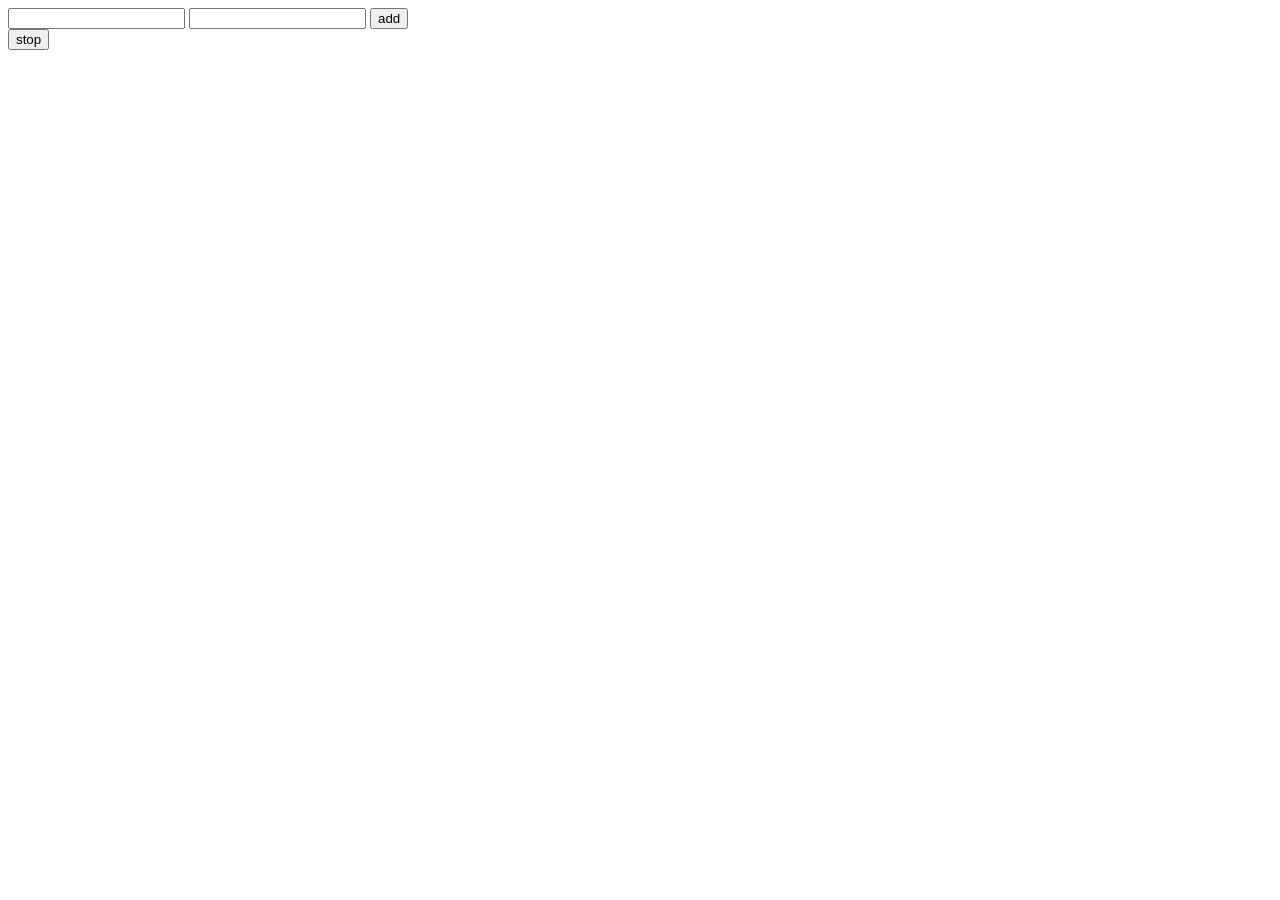
==== index.html @ f06ef0a5 "to do list" ====
<!DOCTYPE html>
<html lang="en">

<head>
    <meta charset="UTF-8">
    <meta name="viewport" content="width=device-width, initial-scale=1.0">
    <title>Document</title>
</head>

<body>

    <div class="container" id="container">
        <div class="input-field">
            <div class="wrapper" id="wrapper">
    
                <input type="text" id="task">
                <input type="text" id="label">
                <button id="button">add</button>
            </div>
            <div class="place" id="place">
    
            </div>
        </div>
    </div>


    <script>

        const container = document.querySelector('#container');
        const wrapper = document.querySelector('#wrapper');
        const taskvalue = document.querySelector('#task');
        const labelvalue = document.querySelector('#label');
        const button = document.querySelector('#button');

        const place = document.querySelector('#place');

        let tasks = [];

        function savetask() {
            localStorage.setItem('todolist', JSON.stringify(tasks));
        }

        function gettask() {
            const temp_storage = localStorage.getItem('todolist');
            if (temp_storage) {
                tasks = JSON.parse(temp_storage);
            }
        }


        function render() {

            place.innerHTML = '';
            tasks.forEach((element, index) => {
                const holder = document.createElement('div');
                holder.className = 'holder';

                holder.innerHTML = `
                <div class="card">
                    <span>${element.work}</span>
                    <span>${element.priority}</span>
                    <input type="checkbox" ${element.completed ? 'checked' : ''}>
                    <button>delete</button>
                </div>
            `;

                holder.querySelector('input').onclick = () => toggle(index);
                holder.querySelector('button').onclick = () => deletetask(index);
                place.appendChild(holder);
            });
        }

        function deletetask(index) {
            tasks.splice(index, 1);
            savetask();
            render();
        }

        function toggle(index) {
            tasks[index].completed = !tasks[index].completed;
            savetask();
            render();
        }

        function addtask(task, label) {
            tasks.push({
                work: task,
                priority: label,
                completed: false
            });
            savetask();
        }


        button.addEventListener('click', () => {
            const task = taskvalue.value.trim();
            const label = labelvalue.value.trim();

            if (task === '' || label === '') {
                setTimeout(() => {
                    alert('add task or label');
                }, 0);

                return;
            }

            addtask(task, label);
            taskvalue.value = '';
            labelvalue.value = '';
            render();
        });

        wrapper.addEventListener('keydown', (e) => {
            if (e.key === 'Enter') {
                e.preventDefault();
                button.click();
            }
            if (e.key === 'Space') {
                e.preventDefault();
            }
        });


        const intro = document.createElement('span');
        intro.style.color = 'green';


        const stopBtn = document.createElement('button');
        stopBtn.textContent = 'stop';
        stopBtn.id = 'motivation';

        intro.appendChild(stopBtn);
        container.appendChild(intro);

        const owner = setInterval(() => {
            intro.innerHTML = 'Keep Working';
            intro.appendChild(stopBtn);
        }, 5000);

        stopBtn.addEventListener('click', () => {
            clearInterval(owner);
        });

        gettask();
        render();
    </script>

</body>

</html>
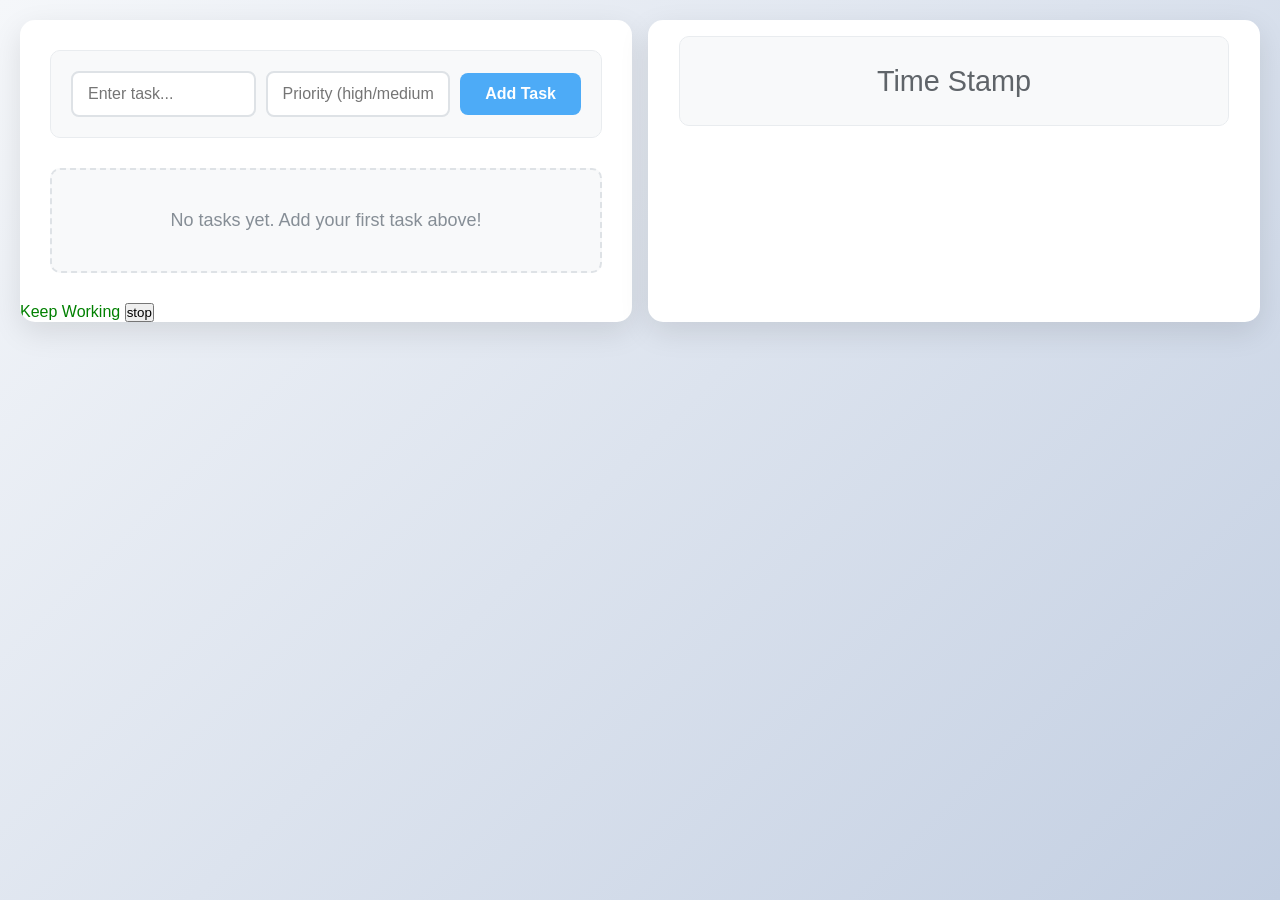
==== commit ea54f5c3: "todo list css" ====
--- a/index.html
+++ b/index.html
@@ -1,150 +1,32 @@
 <!DOCTYPE html>
 <html lang="en">
-
 <head>
     <meta charset="UTF-8">
     <meta name="viewport" content="width=device-width, initial-scale=1.0">
-    <title>Document</title>
+    <title>Task Manager</title>
+    <link rel="stylesheet" href="css/styles.css">
 </head>
+<body>
+    <div class="container-contain" >
 
-<body>
-
-    <div class="container" id="container">
-        <div class="input-field">
-            <div class="wrapper" id="wrapper">
-    
-                <input type="text" id="task">
-                <input type="text" id="label">
-                <button id="button">add</button>
-            </div>
-            <div class="place" id="place">
-    
+        <div class="container" id="container" >
+            <div class="input-field">
+                <div class="wrapper" id="wrapper">
+                    <input type="text" id="task" placeholder="Enter task...">
+                    <input type="text" id="label" placeholder="Priority (high/medium/low)">
+                    <button id="button">Add Task</button>
+                </div>
+                <div class="place" id="place"></div>
             </div>
         </div>
+        <div class="time-stamp cotainer" id="time-stamp">
+            <div class="label">
+                <span> Time Stamp </span>
+            </div>
+    
+        </div>
     </div>
-
-
-    <script>
-
-        const container = document.querySelector('#container');
-        const wrapper = document.querySelector('#wrapper');
-        const taskvalue = document.querySelector('#task');
-        const labelvalue = document.querySelector('#label');
-        const button = document.querySelector('#button');
-
-        const place = document.querySelector('#place');
-
-        let tasks = [];
-
-        function savetask() {
-            localStorage.setItem('todolist', JSON.stringify(tasks));
-        }
-
-        function gettask() {
-            const temp_storage = localStorage.getItem('todolist');
-            if (temp_storage) {
-                tasks = JSON.parse(temp_storage);
-            }
-        }
-
-
-        function render() {
-
-            place.innerHTML = '';
-            tasks.forEach((element, index) => {
-                const holder = document.createElement('div');
-                holder.className = 'holder';
-
-                holder.innerHTML = `
-                <div class="card">
-                    <span>${element.work}</span>
-                    <span>${element.priority}</span>
-                    <input type="checkbox" ${element.completed ? 'checked' : ''}>
-                    <button>delete</button>
-                </div>
-            `;
-
-                holder.querySelector('input').onclick = () => toggle(index);
-                holder.querySelector('button').onclick = () => deletetask(index);
-                place.appendChild(holder);
-            });
-        }
-
-        function deletetask(index) {
-            tasks.splice(index, 1);
-            savetask();
-            render();
-        }
-
-        function toggle(index) {
-            tasks[index].completed = !tasks[index].completed;
-            savetask();
-            render();
-        }
-
-        function addtask(task, label) {
-            tasks.push({
-                work: task,
-                priority: label,
-                completed: false
-            });
-            savetask();
-        }
-
-
-        button.addEventListener('click', () => {
-            const task = taskvalue.value.trim();
-            const label = labelvalue.value.trim();
-
-            if (task === '' || label === '') {
-                setTimeout(() => {
-                    alert('add task or label');
-                }, 0);
-
-                return;
-            }
-
-            addtask(task, label);
-            taskvalue.value = '';
-            labelvalue.value = '';
-            render();
-        });
-
-        wrapper.addEventListener('keydown', (e) => {
-            if (e.key === 'Enter') {
-                e.preventDefault();
-                button.click();
-            }
-            if (e.key === 'Space') {
-                e.preventDefault();
-            }
-        });
-
-
-        const intro = document.createElement('span');
-        intro.style.color = 'green';
-
-
-        const stopBtn = document.createElement('button');
-        stopBtn.textContent = 'stop';
-        stopBtn.id = 'motivation';
-
-        intro.appendChild(stopBtn);
-        container.appendChild(intro);
-
-        const owner = setInterval(() => {
-            intro.innerHTML = 'Keep Working';
-            intro.appendChild(stopBtn);
-        }, 5000);
-
-        stopBtn.addEventListener('click', () => {
-            clearInterval(owner);
-        });
-
-        gettask();
-        render();
-    </script>
+   <script type="module" src="js/app.js"></script>
 
 </body>
-
 </html>
--- a/css/styles.css
+++ b/css/styles.css
@@ -0,0 +1,210 @@
+/* style.css */
+* {
+    margin: 0;
+    padding: 0;
+    box-sizing: border-box;
+    font-family: 'Segoe UI', Tahoma, Geneva, Verdana, sans-serif;
+}
+
+body {
+    background: linear-gradient(135deg, #f5f7fa 0%, #c3cfe2 100%);
+    min-height: 100vh;
+    padding: 20px;
+}
+
+.container-contain{
+    display: flex;
+    flex-direction: row;
+    gap: 1rem;
+}
+
+.time-stamp {
+    flex: 1;
+    background-color: white;
+    border-radius: 15px;
+    box-shadow: 0 10px 30px rgba(0, 0, 0, 0.1);
+    overflow: hidden;
+}
+
+.label{
+    margin: 1rem auto;
+    font-size: 1.8rem;
+   
+    align-content: center;
+    width: 90%;
+    height: 90px;
+    gap: 10px;
+    margin-bottom: 30px;
+    flex-wrap: wrap;
+    align-items: center;
+    background: #f8f9fa;
+    padding: 0 50px;
+    border-radius: 10px;
+    border: 1px solid #e9ecef;
+}
+
+.label span{
+   display: flex;
+   justify-content: center;
+   align-items: center;
+   color: #5f6469;
+
+}
+.container {
+    flex: 1;
+    background-color: white;
+    border-radius: 15px;
+    box-shadow: 0 10px 30px rgba(0, 0, 0, 0.1);
+    overflow: hidden;
+}
+
+.input-field {
+    padding: 30px;
+}
+
+.wrapper {
+    display: flex;
+    gap: 10px;
+    margin-bottom: 30px;
+    flex-wrap: wrap;
+    align-items: center;
+    background: #f8f9fa;
+    padding: 20px;
+    border-radius: 10px;
+    border: 1px solid #e9ecef;
+}
+
+.wrapper input[type="text"] {
+    flex: 1;
+    padding: 12px 15px;
+    border: 2px solid #dee2e6;
+    border-radius: 8px;
+    font-size: 16px;
+    transition: all 0.3s ease;
+    min-width: 150px;
+}
+
+.wrapper input[type="text"]:focus {
+    outline: none;
+    border-color: #4dabf7;
+    box-shadow: 0 0 0 3px rgba(77, 171, 247, 0.2);
+}
+
+#button {
+    background-color: #4dabf7;
+    color: white;
+    border: none;
+    padding: 12px 25px;
+    border-radius: 8px;
+    font-size: 16px;
+    font-weight: 600;
+    cursor: pointer;
+    transition: all 0.3s ease;
+    min-width: 100px;
+}
+
+#button:hover {
+    background-color: #339af0;
+    transform: translateY(-2px);
+    box-shadow: 0 4px 12px rgba(51, 154, 240, 0.3);
+}
+
+#button:active {
+    transform: translateY(0);
+}
+
+.place {
+    display: flex;
+    flex-direction: column;
+    gap: 15px;
+}
+
+.holder {
+    background: white;
+    border-radius: 10px;
+    overflow: hidden;
+    box-shadow: 0 3px 10px rgba(0, 0, 0, 0.08);
+    transition: all 0.3s ease;
+    border: 1px solid #e9ecef;
+}
+
+.holder:hover {
+    transform: translateY(-3px);
+    box-shadow: 0 5px 15px rgba(0, 0, 0, 0.1);
+}
+
+.card {
+    display: flex;
+    align-items: center;
+    padding: 20px;
+    gap: 20px;
+    flex-wrap: wrap;
+}
+
+.card span:first-child {
+    flex: 2;
+    font-size: 18px;
+    color: #212529;
+    min-width: 200px;
+}
+
+.card span:nth-child(2) {
+    padding: 6px 15px;
+    border-radius: 20px;
+    font-size: 14px;
+    font-weight: 600;
+    text-transform: uppercase;
+    letter-spacing: 0.5px;
+    min-width: 80px;
+    text-align: center;
+}
+
+
+/* Example of different priority colors - you can customize these */
+.card span:nth-child(2)[data-priority="high"] {
+    background-color: #ffe3e3;
+    color: #c92a2a;
+}
+
+.card span:nth-child(2)[data-priority="medium"] {
+    background-color: #fff3bf;
+    color: #e67700;
+}
+
+.card span:nth-child(2)[data-priority="low"] {
+    background-color: #d3f9d8;
+    color: #2b8a3e;
+}
+
+.card input[type="checkbox"] {
+    width: 22px;
+    height: 22px;
+    cursor: pointer;
+    accent-color: #4dabf7;
+}
+
+.card button {
+    background-color: #fa5252;
+    color: white;
+    border: none;
+    padding: 8px 16px;
+    border-radius: 6px;
+    font-size: 14px;
+    font-weight: 600;
+    cursor: pointer;
+    transition: all 0.3s ease;
+}
+
+
+/* Empty state */
+.place:empty::before {
+    content: "No tasks yet. Add your first task above!";
+    text-align: center;
+    padding: 40px;
+    color: #868e96;
+    font-size: 18px;
+    display: block;
+    background: #f8f9fa;
+    border-radius: 10px;
+    border: 2px dashed #dee2e6;
+}
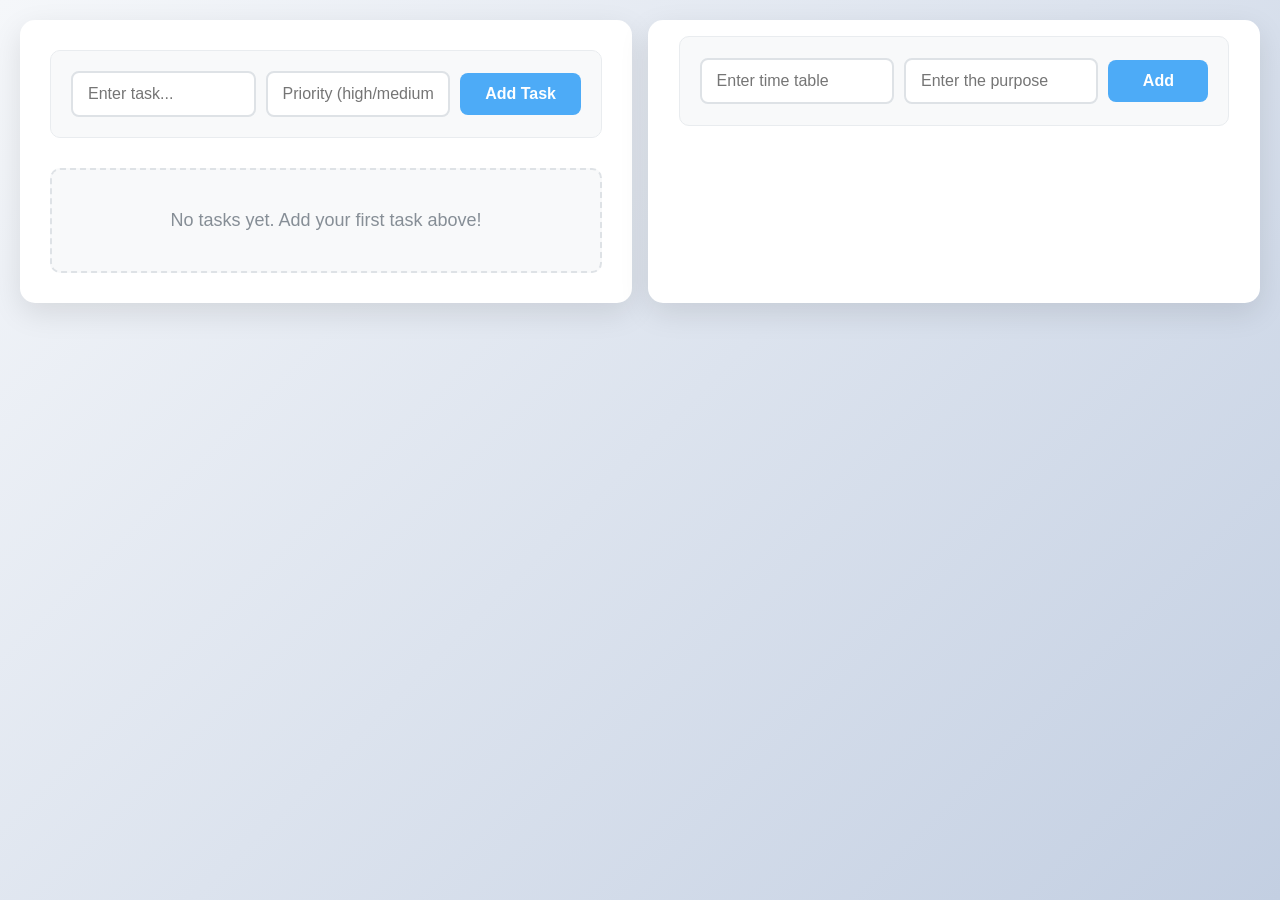
==== commit 005c60c5: "timestamp error" ====
--- a/index.html
+++ b/index.html
@@ -19,9 +19,15 @@
                 <div class="place" id="place"></div>
             </div>
         </div>
-        <div class="time-stamp cotainer" id="time-stamp">
-            <div class="label">
-                <span> Time Stamp </span>
+        <div class="time-stamp " id="time-stamp">
+           
+            <div class="label wrapper ">
+                <input type="text" id="time" placeholder="Enter time table" >
+                <input type="text" id="purpose" placeholder="Enter the purpose">
+                <button class="time-button" id="button">Add</button>
+            </div>
+            <div class="time-tasks">
+
             </div>
     
         </div>
--- a/css/styles.css
+++ b/css/styles.css
@@ -23,7 +23,7 @@
     background-color: white;
     border-radius: 15px;
     box-shadow: 0 10px 30px rgba(0, 0, 0, 0.1);
-    overflow: hidden;
+
 }
 
 .label{
@@ -32,7 +32,7 @@
    
     align-content: center;
     width: 90%;
-    height: 90px;
+    min-height: 90px;
     gap: 10px;
     margin-bottom: 30px;
     flex-wrap: wrap;
@@ -145,7 +145,7 @@
     flex: 2;
     font-size: 18px;
     color: #212529;
-    min-width: 200px;
+    min-width: 150px;
 }
 
 .card span:nth-child(2) {
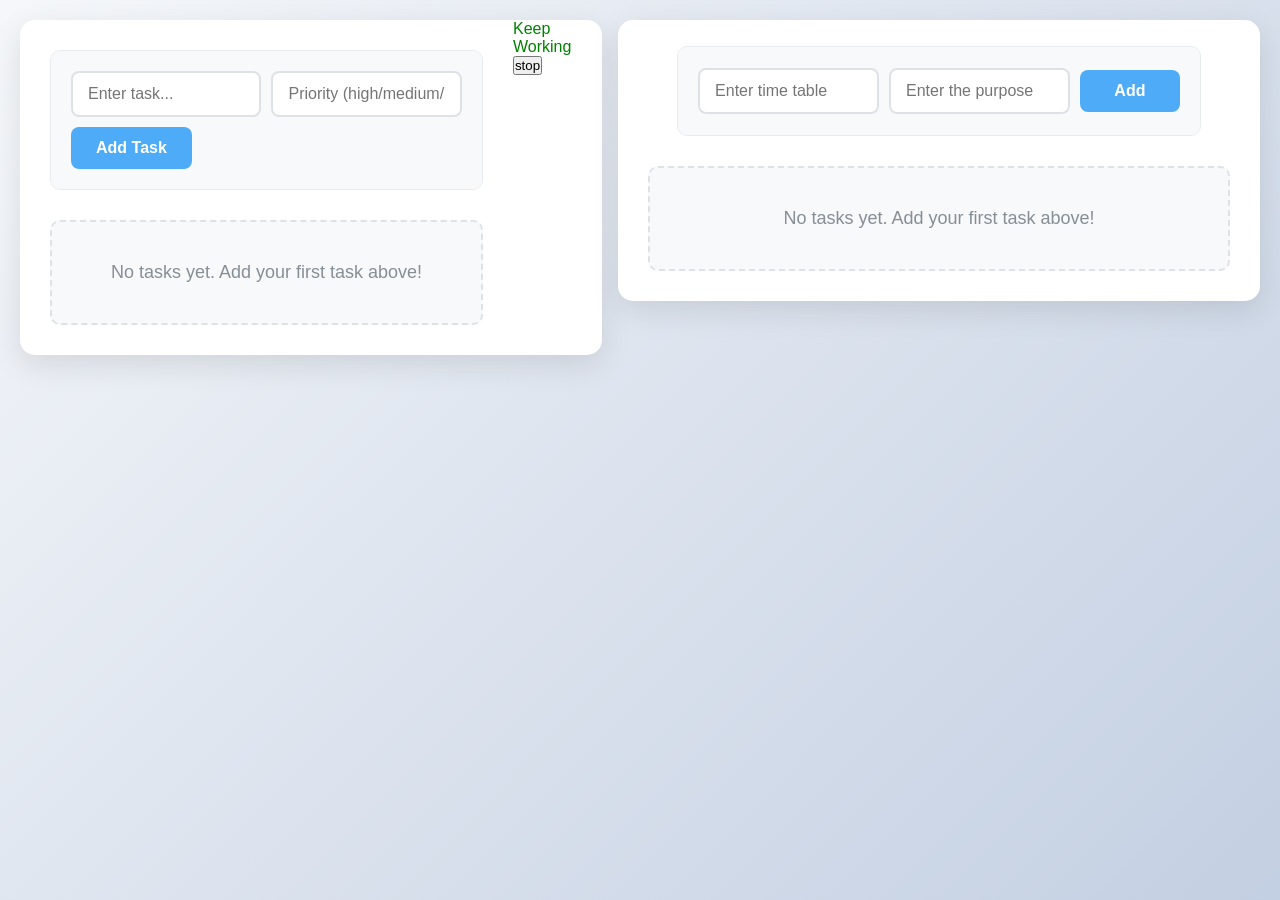
==== commit b85ad976: "timestamp problem solved" ====
--- a/index.html
+++ b/index.html
@@ -5,6 +5,8 @@
     <meta name="viewport" content="width=device-width, initial-scale=1.0">
     <title>Task Manager</title>
     <link rel="stylesheet" href="css/styles.css">
+    <link rel="icon" href="favicon.ico">
+
 </head>
 <body>
     <div class="container-contain" >
@@ -20,16 +22,12 @@
             </div>
         </div>
         <div class="time-stamp " id="time-stamp">
-           
             <div class="label wrapper ">
                 <input type="text" id="time" placeholder="Enter time table" >
                 <input type="text" id="purpose" placeholder="Enter the purpose">
                 <button class="time-button" id="button">Add</button>
             </div>
-            <div class="time-tasks">
-
-            </div>
-    
+            <div class="time-tasks"></div>
         </div>
     </div>
    <script type="module" src="js/app.js"></script>
--- a/css/styles.css
+++ b/css/styles.css
@@ -12,19 +12,19 @@
     padding: 20px;
 }
 
-.container-contain{
-    display: flex;
-    flex-direction: row;
+.container-contain {
+    display: flex;
     gap: 1rem;
-}
-
+    align-items: flex-start; /* 🔑 STOP HEIGHT STRETCHING */
+}
+
+.container,
 .time-stamp {
-    flex: 1;
-    background-color: white;
-    border-radius: 15px;
-    box-shadow: 0 10px 30px rgba(0, 0, 0, 0.1);
-
-}
+    max-height: 90vh;
+    overflow-y: auto;
+}
+
+
 
 .label{
     margin: 1rem auto;
@@ -51,15 +51,32 @@
 
 }
 .container {
+        display: flex;
+    align-items: flex-start;
+
     flex: 1;
     background-color: white;
     border-radius: 15px;
     box-shadow: 0 10px 30px rgba(0, 0, 0, 0.1);
-    overflow: hidden;
+   
+    overflow-y: auto;
 }
 
 .input-field {
     padding: 30px;
+}
+
+.time-stamp {
+
+
+    flex: 1;
+    background-color: white;
+    border-radius: 15px;
+    box-shadow: 0 10px 30px rgba(0, 0, 0, 0.1);
+   padding-left: 30px;
+   padding-bottom: 30px;
+   padding-right: 30px;
+    padding-top: 10px;
 }
 
 .wrapper {
@@ -119,6 +136,16 @@
     gap: 15px;
 }
 
+
+
+.time-tasks {
+    display: flex;
+    flex-direction: column; /* 🔑 */
+    gap: 1rem;
+}
+
+
+
 .holder {
     background: white;
     border-radius: 10px;
@@ -197,7 +224,8 @@
 
 
 /* Empty state */
-.place:empty::before {
+.place:empty::before,
+.time-tasks:empty::before {
     content: "No tasks yet. Add your first task above!";
     text-align: center;
     padding: 40px;
@@ -207,4 +235,8 @@
     background: #f8f9fa;
     border-radius: 10px;
     border: 2px dashed #dee2e6;
-}+   
+}
+
+
+
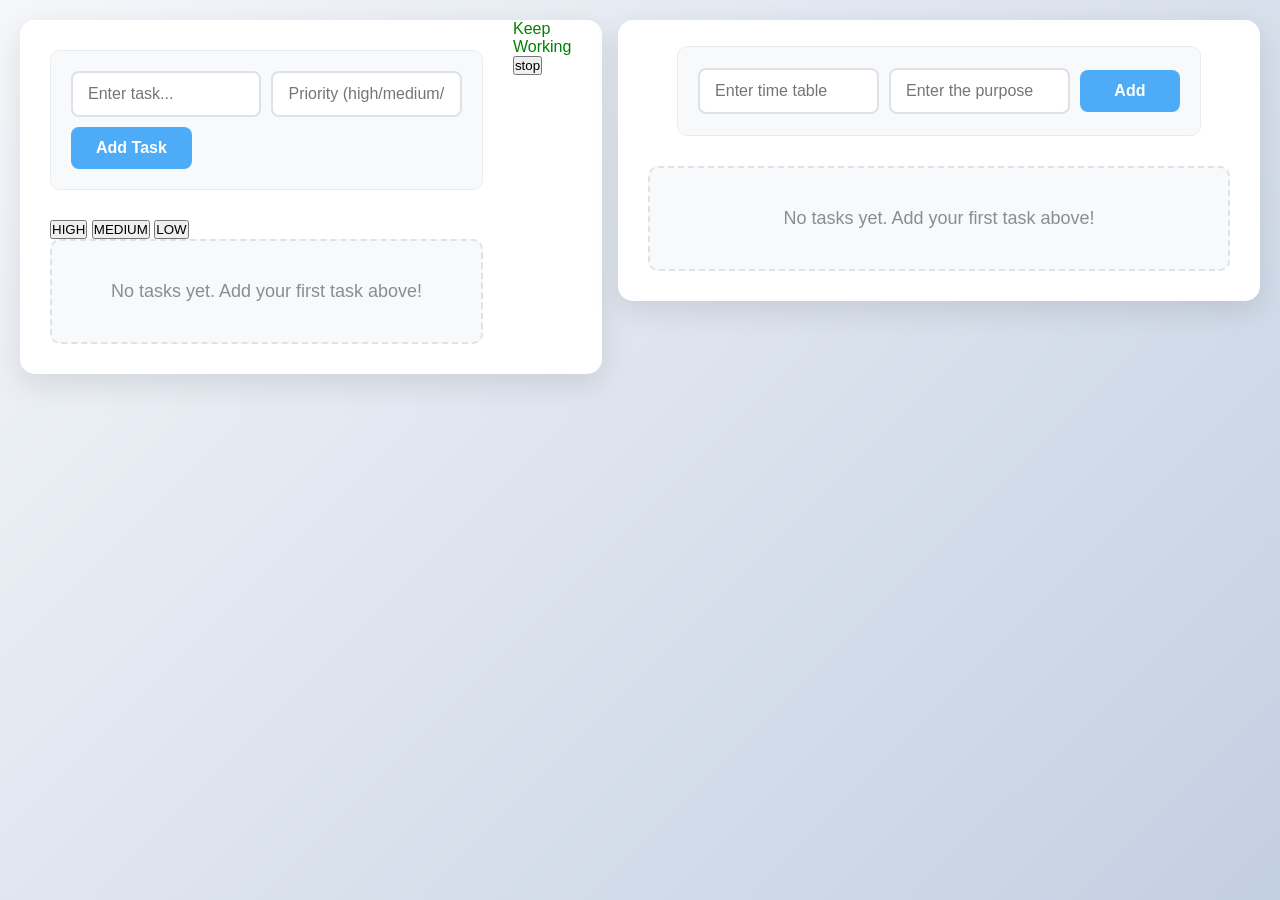
==== commit 369977f5: "time stamp edit" ====
--- a/index.html
+++ b/index.html
@@ -18,6 +18,9 @@
                     <input type="text" id="label" placeholder="Priority (high/medium/low)">
                     <button id="button">Add Task</button>
                 </div>
+                <button>HIGH</button>
+                <button>MEDIUM</button>
+                <button>LOW</button>
                 <div class="place" id="place"></div>
             </div>
         </div>
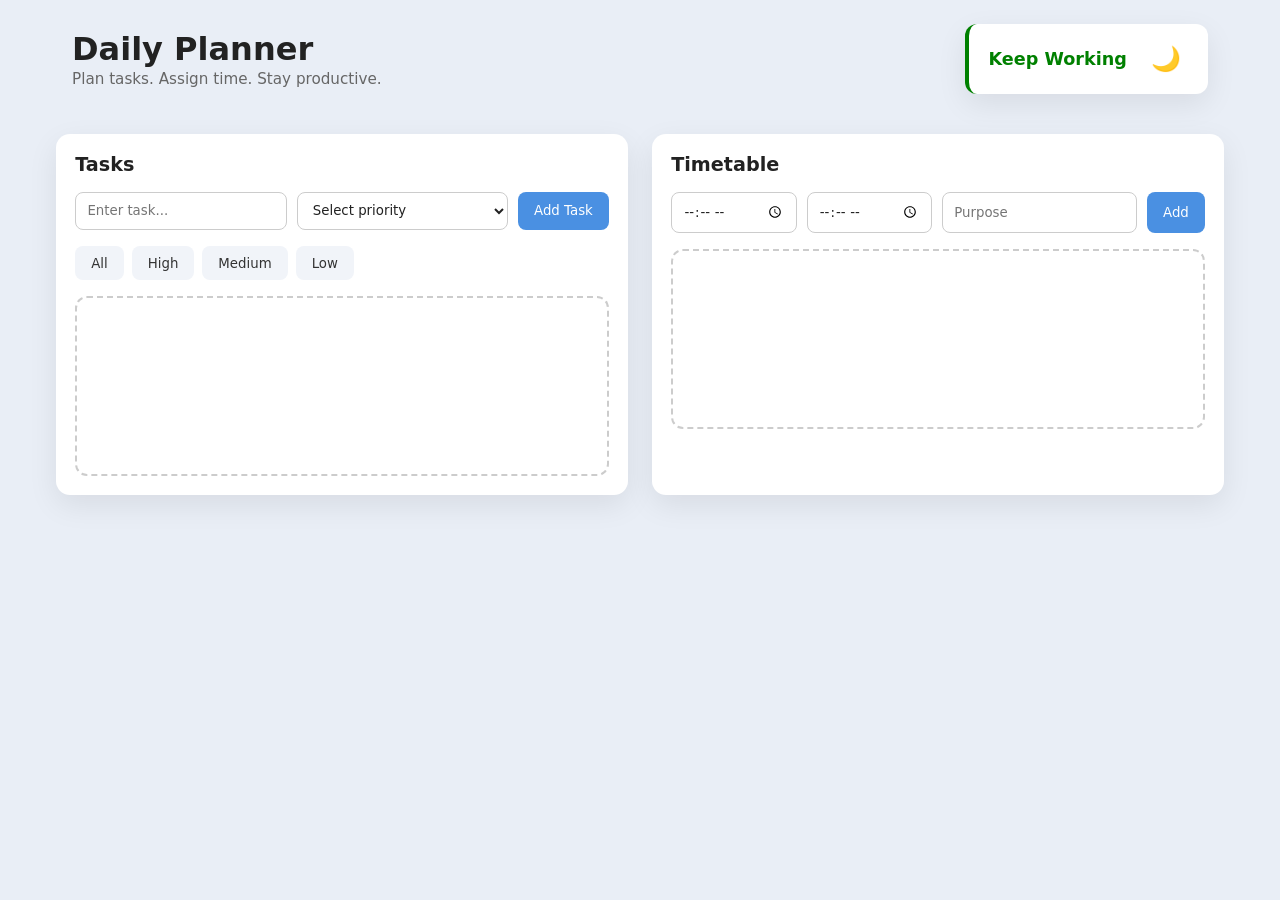
==== commit 34ea8bf8: "added theme.js for light darktoogle  , fixed design : added timetable , filter section .left : fixin" ====
--- a/index.html
+++ b/index.html
@@ -1,39 +1,79 @@
 <!DOCTYPE html>
 <html lang="en">
+
 <head>
-    <meta charset="UTF-8">
-    <meta name="viewport" content="width=device-width, initial-scale=1.0">
+    <meta charset="UTF-8" />
+    <meta name="viewport" content="width=device-width, initial-scale=1.0" />
     <title>Task Manager</title>
-    <link rel="stylesheet" href="css/styles.css">
-    <link rel="icon" href="favicon.ico">
+    <link rel="stylesheet" href="css/styles.css" />
+    <link rel="icon" href="favicon.ico" />
+</head>
 
-</head>
-<body>
-    <div class="container-contain" >
+<body class="body">
 
-        <div class="container" id="container" >
-            <div class="input-field">
-                <div class="wrapper" id="wrapper">
-                    <input type="text" id="task" placeholder="Enter task...">
-                    <input type="text" id="label" placeholder="Priority (high/medium/low)">
-                    <button id="button">Add Task</button>
-                </div>
-                <button>HIGH</button>
-                <button>MEDIUM</button>
-                <button>LOW</button>
-                <div class="place" id="place"></div>
+    <header class="app-header">
+        <div class="header-main">
+            <div class="title-row">
+                <h1>Daily Planner</h1>
             </div>
+            <p>Plan tasks. Assign time. Stay productive.</p>
         </div>
-        <div class="time-stamp " id="time-stamp">
-            <div class="label wrapper ">
-                <input type="text" id="time" placeholder="Enter time table" >
-                <input type="text" id="purpose" placeholder="Enter the purpose">
-                <button class="time-button" id="button">Add</button>
+        <div id="motivation-container">
+            <span id="motivation-message">Keep Working</span>
+            <button id="theme-toggle" aria-label="Toggle dark mode">🌙</button>
+        </div>
+    </header>
+
+    <main class="container-contain">
+
+        <!-- TASK SECTION -->
+        <section class="container" id="task-section">
+            <h2>Tasks</h2>
+
+            <div class="input-field" id="input-field">
+                <input type="text" id="taskInput" placeholder="Enter task..." />
+
+                <select id="priorityInput">
+                    <option value="">Select priority</option>
+                    <option value="high">High</option>
+                    <option value="medium">Medium</option>
+                    <option value="low">Low</option>
+                </select>
+
+                <button id="addTaskBtn">Add Task</button>
             </div>
-            <div class="time-tasks"></div>
-        </div>
-    </div>
-   <script type="module" src="js/app.js"></script>
 
+            <div class="filter-buttons">
+                <button data-filter="all">All</button>
+                <button data-filter="high">High</button>
+                <button data-filter="medium">Medium</button>
+                <button data-filter="low">Low</button>
+            </div>
+
+            <div class="task-list" id="taskList">
+                <p class="empty">No tasks yet. Add your first task 👆</p>
+            </div>
+        </section>
+
+        <!-- TIMETABLE SECTION -->
+        <section class="time-stamp" id="time-section">
+            <h2>Timetable</h2>
+
+            <div class="wrapper">
+                <input type="time" id="timeInput" />
+                <input type="time" id="timeInputsecond" />
+                <input type="text" id="purposeInput" placeholder="Purpose" />
+                <button id="addTimeBtn">Add</button>
+            </div>
+
+            <div class="time-tasks" id="timeList">
+                <p class="empty">No timetable entries yet.</p>
+            </div>
+        </section>
+
+    </main>
+
+    <script type="module" src="js/app.js"></script>
 </body>
+
 </html>
--- a/css/styles.css
+++ b/css/styles.css
@@ -1,242 +1,327 @@
-/* style.css */
+:root {
+    --bg-color: #e9eef6;
+    --text-color: #222;
+    --card-bg: #fff;
+    --header-p: #666;
+    --accent-color: #4a90e2;
+    --accent-hover: #357abd;
+    --border-color: #ccc;
+    --empty-text: #888;
+    --secondary-bg: #f1f4f9;
+    --secondary-text: #333;
+    --box-shadow: 0 10px 30px rgba(0, 0, 0, 0.08);
+    --input-bg: #fff;
+    --task-card-bg: #f8faff;
+    --high-priority-bg: #fff5f5;
+}
+
+[data-theme="dark"] {
+    --bg-color: #1a1a2e;
+    --text-color: #e0e0e0;
+    --card-bg: #16213e;
+    --header-p: #a0a0a0;
+    --accent-color: #4db3ff;
+    --accent-hover: #357abd;
+    --border-color: #30475e;
+    --empty-text: #a0a0a0;
+    --secondary-bg: #0f3460;
+    --secondary-text: #e0e0e0;
+    --box-shadow: 0 10px 30px rgba(0, 0, 0, 0.3);
+    --input-bg: #1b1b2f;
+    --task-card-bg: #1b1b2f;
+    --high-priority-bg: #2d1b1b;
+}
+
+/* RESET */
 * {
     margin: 0;
     padding: 0;
     box-sizing: border-box;
-    font-family: 'Segoe UI', Tahoma, Geneva, Verdana, sans-serif;
+    font-family: system-ui, -apple-system, BlinkMacSystemFont, sans-serif;
 }
 
 body {
-    background: linear-gradient(135deg, #f5f7fa 0%, #c3cfe2 100%);
+    background: var(--bg-color);
     min-height: 100vh;
-    padding: 20px;
-}
-
+    color: var(--text-color);
+    transition: background 0.3s, color 0.3s;
+}
+
+/* HEADER */
+.app-header {
+    display: flex;
+    justify-content: space-between;
+    align-items: center;
+    padding: 1.5rem 2rem;
+    max-width: 1200px;
+    margin: 0 auto;
+}
+
+.header-main {
+    text-align: left;
+}
+
+.app-header h1 {
+    font-size: 2rem;
+    margin-bottom: 0.1rem;
+}
+
+.app-header p {
+    color: var(--header-p);
+    font-size: 0.95rem;
+}
+
+.title-row {
+    display: flex;
+    align-items: center;
+    gap: 1rem;
+}
+
+#theme-toggle {
+    background: none;
+    border: none;
+    font-size: 1.5rem;
+    padding: 0.5rem;
+    cursor: pointer;
+    border-radius: 50%;
+    transition: background 0.2s;
+    width: auto;
+}
+
+#theme-toggle:hover {
+    background: var(--secondary-bg);
+}
+
+#motivation-container {
+    display: flex;
+    align-items: center;
+    gap: 1rem;
+    font-weight: 600;
+    font-size: 1.1rem;
+    padding: 0.8rem 1.2rem;
+    background: var(--card-bg);
+    border-radius: 12px;
+    box-shadow: var(--box-shadow);
+    border-left: 4px solid green;
+}
+
+#motivation-message {
+    color: green;
+}
+
+
+/* MAIN CONTAINER */
 .container-contain {
-    display: flex;
-    gap: 1rem;
-    align-items: flex-start; /* 🔑 STOP HEIGHT STRETCHING */
-}
-
-.container,
-.time-stamp {
-    max-height: 90vh;
-    overflow-y: auto;
-}
-
-
-
-.label{
-    margin: 1rem auto;
-    font-size: 1.8rem;
-   
-    align-content: center;
-    width: 90%;
-    min-height: 90px;
+    max-width: 1200px;
+    margin: auto;
+    padding: 1rem;
+    display: grid;
+    grid-template-columns: 1fr 1fr;
+    gap: 1.5rem;
+}
+
+/* CARDS */
+section {
+    background: var(--card-bg);
+    border-radius: 14px;
+    padding: 1.2rem;
+    box-shadow: var(--box-shadow);
+}
+
+section h2 {
+    margin-bottom: 1rem;
+    font-size: 1.2rem;
+}
+
+/* INPUT AREA */
+.input-field,
+.wrapper {
+    display: flex;
+    gap: 0.6rem;
+    flex-wrap: wrap;
+    margin-bottom: 1rem;
+}
+
+input,
+select {
+    flex: 1;
+    padding: 0.6rem 0.7rem;
+    border-radius: 8px;
+    border: 1px solid var(--border-color);
+    background: var(--input-bg);
+    color: var(--text-color);
+    outline: none;
+}
+
+input:focus,
+select:focus {
+    border-color: #4a90e2;
+}
+
+/* BUTTONS */
+button {
+    padding: 0.6rem 1rem;
+    border: none;
+    border-radius: 8px;
+    background: var(--accent-color);
+    color: white;
+    cursor: pointer;
+    transition: 0.2s ease;
+}
+
+button:hover {
+    background: #357abd;
+}
+
+/* FILTER BUTTONS */
+.filter-buttons {
+    display: flex;
+    gap: 0.5rem;
+    margin-bottom: 1rem;
+}
+
+.filter-buttons button {
+    background: var(--secondary-bg);
+    color: var(--secondary-text);
+}
+
+.filter-buttons button:hover {
+    background: #dce6f5;
+}
+
+/* TASK LIST */
+.task-list,
+.time-tasks {
+    min-height: 180px;
+    border: 2px dashed var(--border-color);
+    border-radius: 12px;
+    padding: 1rem;
+
+    display: flex;
+    flex-direction: column;
+    gap: 0.2rem;
+}
+
+.task-card {
+    background: var(--task-card-bg);
+    border-radius: 10px;
+    padding: 0.7rem;
+    margin-bottom: 0.6rem;
+
+    display: flex;
+    justify-content: space-between;
+    align-items: center;
+}
+
+/* PRIORITY COLORS */
+
+
+/* Target the card inside the high priority holder */
+.holder.high .card {
+    border-left: 5px solid #e74c3c;
+    background-color: var(--high-priority-bg);
+    /* Optional: make it stand out more */
+}
+
+.holder.medium .card {
+    border-left: 5px solid #f1c40f;
+}
+
+.holder.low .card {
+    border-left: 5px solid #2ecc71;
+}
+
+.card {
+    display: flex;
+    justify-content: space-between;
+    align-items: center;
+    padding: 0 1rem;
+    margin-bottom: 0.5rem;
+    /* Added margin for spacing */
+}
+
+.task {
+    display: flex;
+    justify-content: space-between;
+    align-items: center;
+    padding: 0.5rem;
+    width: 100%;
+    /* Ensure it takes the full width of the container */
+}
+
+.card.task {
+    display: flex;
     gap: 10px;
-    margin-bottom: 30px;
-    flex-wrap: wrap;
-    align-items: center;
-    background: #f8f9fa;
-    padding: 0 50px;
-    border-radius: 10px;
-    border: 1px solid #e9ecef;
-}
-
-.label span{
-   display: flex;
-   justify-content: center;
-   align-items: center;
-   color: #5f6469;
-
-}
-.container {
+    /* Adjust this value as needed */
+    align-items: center;
+    /* Keeps items vertically aligned */
+}
+
+/* EMPTY STATE */
+.empty {
+    color: var(--empty-text);
+    text-align: center;
+    font-size: 0.9rem;
+}
+
+/* RESPONSIVE BREAKPOINTS */
+
+/* Tablets */
+@media (max-width: 1024px) {
+    .container-contain {
+        grid-template-columns: 1fr;
+    }
+}
+
+/* Phones */
+@media (max-width: 480px) {
+    .app-header {
+        flex-direction: column;
+        text-align: center;
+        gap: 1rem;
+    }
+
+    .header-main {
+        text-align: center;
+    }
+
+    button {
+        width: 100%;
+    }
+
+    input,
+    select {
+        width: 100%;
+    }
+
+    .task,
+    .card {
         display: flex;
-    align-items: flex-start;
-
-    flex: 1;
-    background-color: white;
-    border-radius: 15px;
-    box-shadow: 0 10px 30px rgba(0, 0, 0, 0.1);
-   
-    overflow-y: auto;
-}
-
-.input-field {
-    padding: 30px;
-}
-
-.time-stamp {
-
-
-    flex: 1;
-    background-color: white;
-    border-radius: 15px;
-    box-shadow: 0 10px 30px rgba(0, 0, 0, 0.1);
-   padding-left: 30px;
-   padding-bottom: 30px;
-   padding-right: 30px;
-    padding-top: 10px;
-}
-
-.wrapper {
-    display: flex;
-    gap: 10px;
-    margin-bottom: 30px;
-    flex-wrap: wrap;
-    align-items: center;
-    background: #f8f9fa;
-    padding: 20px;
-    border-radius: 10px;
-    border: 1px solid #e9ecef;
-}
-
-.wrapper input[type="text"] {
-    flex: 1;
-    padding: 12px 15px;
-    border: 2px solid #dee2e6;
-    border-radius: 8px;
-    font-size: 16px;
-    transition: all 0.3s ease;
-    min-width: 150px;
-}
-
-.wrapper input[type="text"]:focus {
-    outline: none;
-    border-color: #4dabf7;
-    box-shadow: 0 0 0 3px rgba(77, 171, 247, 0.2);
-}
-
-#button {
-    background-color: #4dabf7;
-    color: white;
-    border: none;
-    padding: 12px 25px;
-    border-radius: 8px;
-    font-size: 16px;
-    font-weight: 600;
-    cursor: pointer;
-    transition: all 0.3s ease;
-    min-width: 100px;
-}
-
-#button:hover {
-    background-color: #339af0;
-    transform: translateY(-2px);
-    box-shadow: 0 4px 12px rgba(51, 154, 240, 0.3);
-}
-
-#button:active {
-    transform: translateY(0);
-}
-
-.place {
-    display: flex;
-    flex-direction: column;
-    gap: 15px;
-}
-
-
-
-.time-tasks {
-    display: flex;
-    flex-direction: column; /* 🔑 */
-    gap: 1rem;
-}
-
-
-
-.holder {
-    background: white;
-    border-radius: 10px;
-    overflow: hidden;
-    box-shadow: 0 3px 10px rgba(0, 0, 0, 0.08);
-    transition: all 0.3s ease;
-    border: 1px solid #e9ecef;
-}
-
-.holder:hover {
-    transform: translateY(-3px);
-    box-shadow: 0 5px 15px rgba(0, 0, 0, 0.1);
-}
-
-.card {
-    display: flex;
-    align-items: center;
-    padding: 20px;
-    gap: 20px;
-    flex-wrap: wrap;
-}
-
-.card span:first-child {
-    flex: 2;
-    font-size: 18px;
-    color: #212529;
-    min-width: 150px;
-}
-
-.card span:nth-child(2) {
-    padding: 6px 15px;
-    border-radius: 20px;
-    font-size: 14px;
-    font-weight: 600;
-    text-transform: uppercase;
-    letter-spacing: 0.5px;
-    min-width: 80px;
-    text-align: center;
-}
-
-
-/* Example of different priority colors - you can customize these */
-.card span:nth-child(2)[data-priority="high"] {
-    background-color: #ffe3e3;
-    color: #c92a2a;
-}
-
-.card span:nth-child(2)[data-priority="medium"] {
-    background-color: #fff3bf;
-    color: #e67700;
-}
-
-.card span:nth-child(2)[data-priority="low"] {
-    background-color: #d3f9d8;
-    color: #2b8a3e;
-}
-
-.card input[type="checkbox"] {
-    width: 22px;
-    height: 22px;
-    cursor: pointer;
-    accent-color: #4dabf7;
-}
-
-.card button {
-    background-color: #fa5252;
-    color: white;
-    border: none;
-    padding: 8px 16px;
-    border-radius: 6px;
-    font-size: 14px;
-    font-weight: 600;
-    cursor: pointer;
-    transition: all 0.3s ease;
-}
-
-
-/* Empty state */
-.place:empty::before,
-.time-tasks:empty::before {
-    content: "No tasks yet. Add your first task above!";
-    text-align: center;
-    padding: 40px;
-    color: #868e96;
-    font-size: 18px;
-    display: block;
-    background: #f8f9fa;
-    border-radius: 10px;
-    border: 2px dashed #dee2e6;
-   
-}
-
-
-
+        flex-direction: column;
+        gap: 0.1rem;
+    }
+
+    .time_holder .card {
+        background-color: var(--task-card-bg);
+        padding: 1rem;
+    }
+
+    .card-info {
+        display: flex;
+        width: 100%;
+        gap: 9.5rem;
+    }
+
+    .card-info:nth-last-child() {
+        position: absolute;
+    }
+
+    .card-time {
+        display: flex;
+        flex-direction: row;
+        width: 100%;
+        gap: 4rem;
+    }
+
+
+}
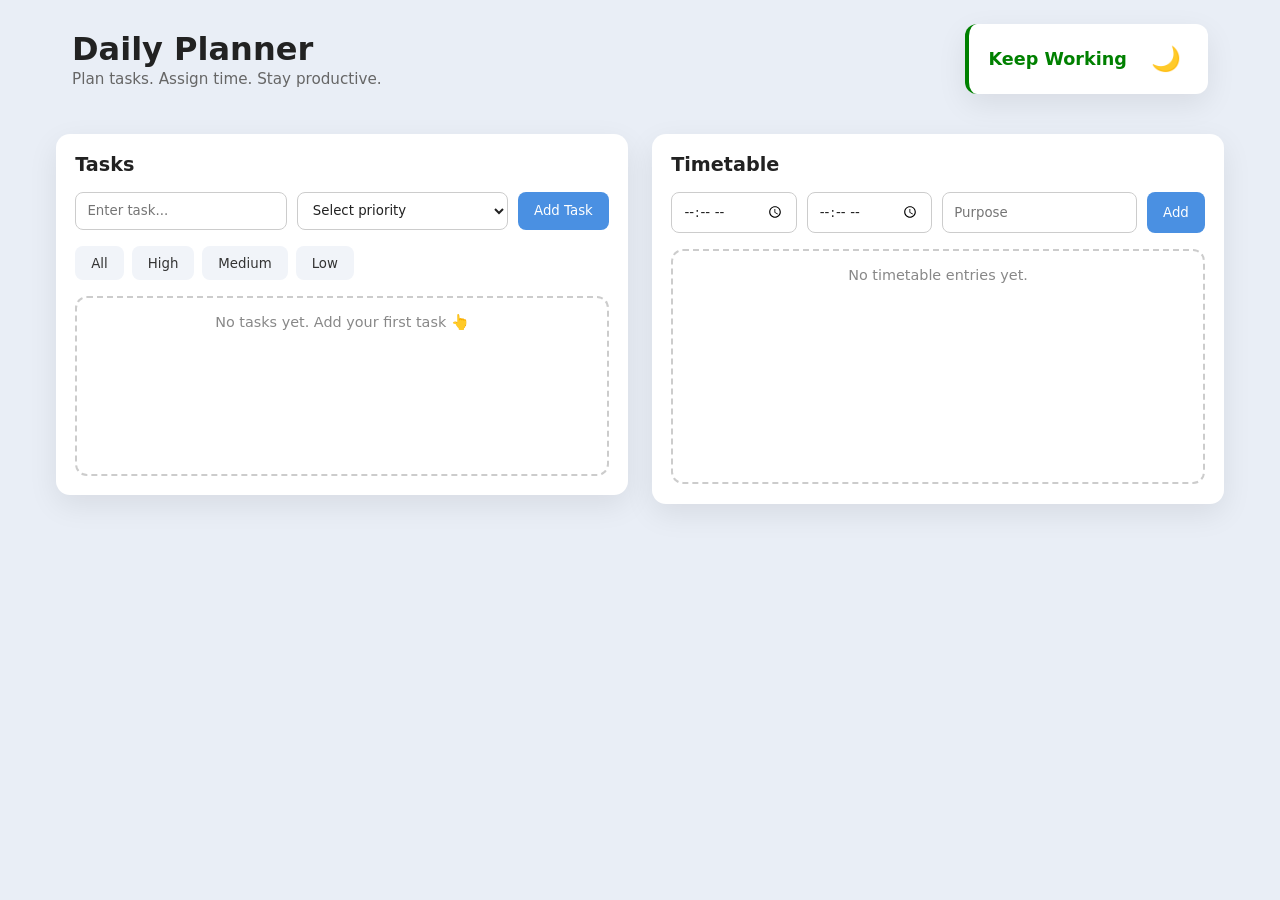
==== commit 8a744c60: "fixed overflowing container height  when takss was added in another container" ====
--- a/index.html
+++ b/index.html
@@ -66,7 +66,7 @@
                 <button id="addTimeBtn">Add</button>
             </div>
 
-            <div class="time-tasks" id="timeList">
+            <div class="time-tasks time-task-container" id="timeList">
                 <p class="empty">No timetable entries yet.</p>
             </div>
         </section>
--- a/css/styles.css
+++ b/css/styles.css
@@ -118,6 +118,23 @@
     display: grid;
     grid-template-columns: 1fr 1fr;
     gap: 1.5rem;
+
+    display: flex;
+    align-items: start;
+}
+
+.container{
+    flex: 1;
+    max-height: 450px;
+    overflow-y: auto;
+    
+}
+
+.time-stamp {
+    flex: 1;
+    max-height: 450px;
+    overflow-y: auto;
+    min-height: 370px;
 }
 
 /* CARDS */
@@ -202,6 +219,11 @@
     gap: 0.2rem;
 }
 
+.time-task-container{
+    min-height: 235px;
+    max-height: 235px;
+}
+
 .task-card {
     background: var(--task-card-bg);
     border-radius: 10px;
